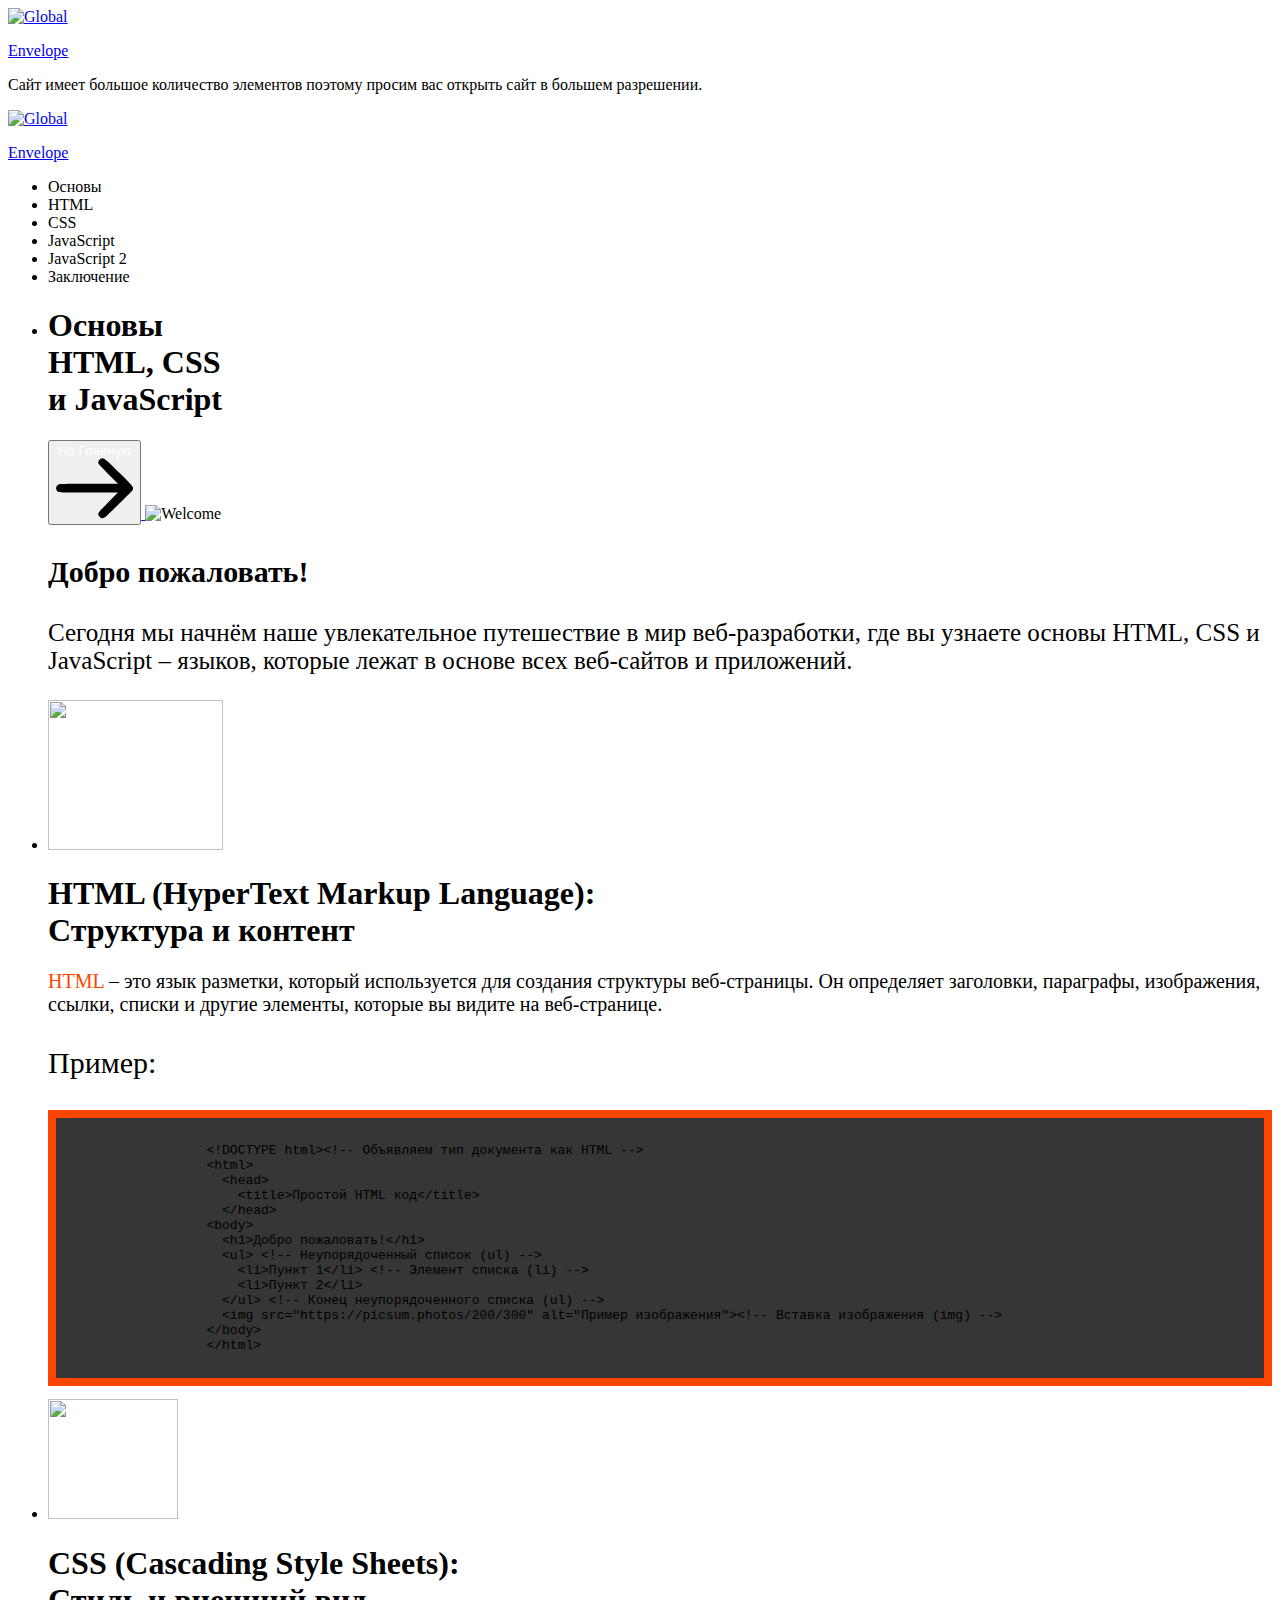
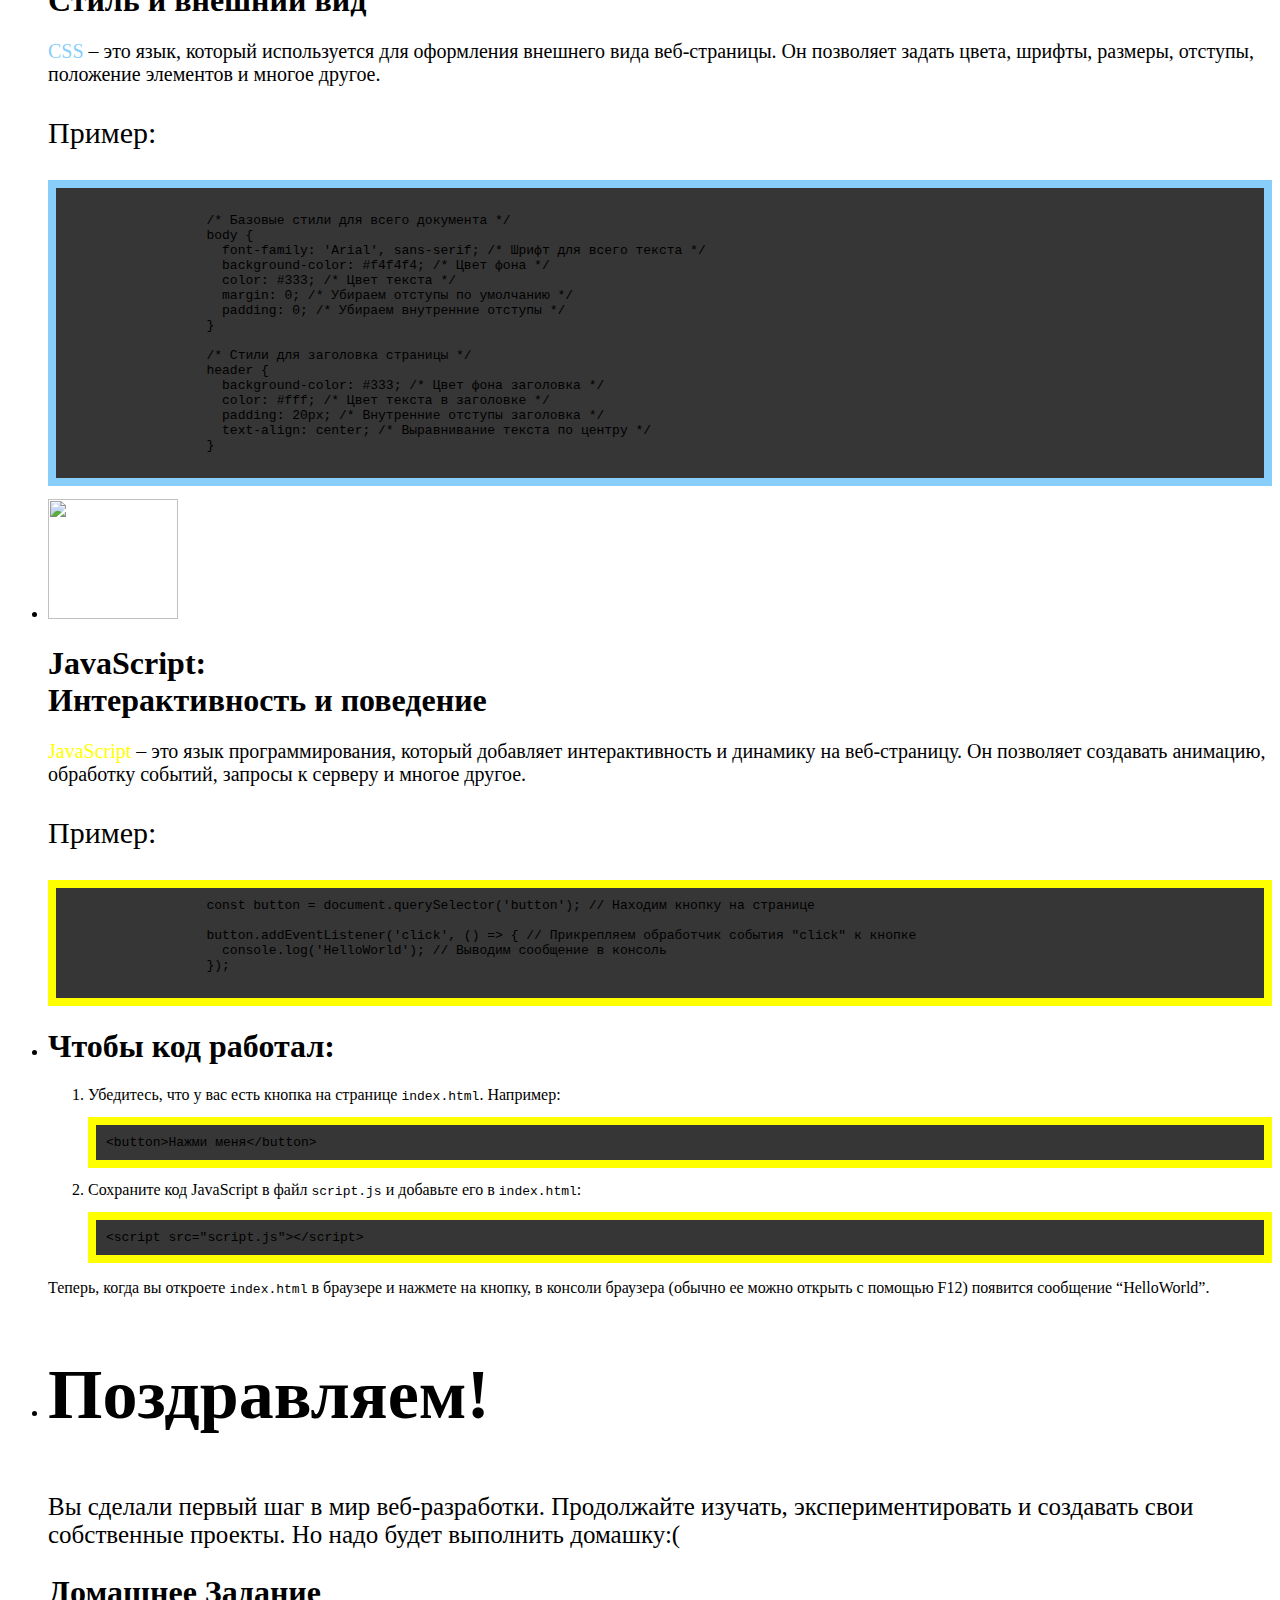
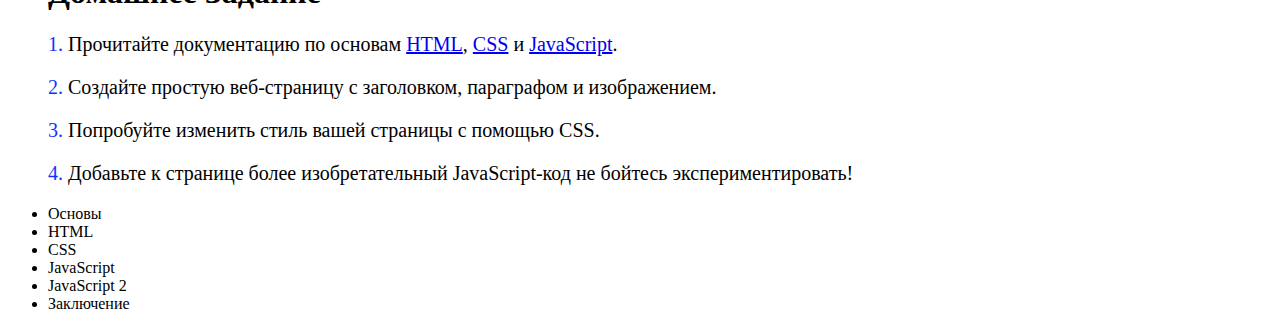
==== Lection1.html @ a46b214b "Add files via upload" ====
<!DOCTYPE html>
<html lang="en">
<head>
  <!--Лекция 1-->
  <title>Envelope</title>
  <meta charset="utf-8">
  <meta name="viewport" content="width=device-width, initial-scale=1">
  <meta http-equiv="X-UA-Compatible" content="IE=edge">
  <meta name="description" content="HTML5 website template">
  <meta name="keywords" content="global, template, html, sass, jquery">
  <meta name="author" content="Bucky Maler">
  <link rel="stylesheet" href="assets/css/main.css">
  <link rel="shortcut icon" href="assets/img/favicon.ico" type="image/x-icon">
</head>
<body>

<!-- notification for small viewports and landscape oriented smartphones -->
<div class="device-notification">
  <a class="device-notification--logo" href="#0">
    <img src="assets/img/logo.png" alt="Global">
    <p>Envelope</p>
  </a>
  <p class="device-notification--message">Сайт имеет большое количество элементов поэтому просим вас открыть сайт в большем разрешении.</p>
</div>
<!--Вступительная страница-->
<div class="perspective effect-rotate-left">
  <div class="container"><div class="outer-nav--return"></div>
    <div id="viewport" class="l-viewport">
      <div class="l-wrapper">
        <header class="header">
          <a class="header--logo" href="index.html">
            <img src="assets/img/logo.png" alt="Global">
            <p>Envelope</p>
          </a>
          <div class="header--nav-toggle">
            <span></span>
          </div>
        </header>
        <nav class="l-side-nav">
          <ul class="side-nav">
            <li class="is-active"><span>Основы</span></li>
            <li><span>HTML</span></li>
            <li><span>CSS</span></li>
            <li><span>JavaScript</span></li>
            <li><span>JavaScript 2</span></li>
            <li><span>Заключение</span></li>
          </ul>
        </nav>
        <ul class="l-main-content main-content">
          <li class="l-section section section--is-active">
            <div class="intro">
              <div class="intro--banner">
                <h1>Основы<br>HTML, CSS<br>и JavaScript</h1>
                <a href="index.html">
                  <button style="color: white;">На Главную
                    <svg version="1.1" id="Layer_1" xmlns="http://www.w3.org/2000/svg" xmlns:xlink="http://www.w3.org/1999/xlink" x="0px" y="0px" viewBox="0 0 150 118" style="enable-background:new 0 0 150 118;" xml:space="preserve">
                      <g transform="translate(0.000000,118.000000) scale(0.100000,-0.100000)">
                        <path d="M870,1167c-34-17-55-57-46-90c3-15,81-100,194-211l187-185l-565-1c-431,0-571-3-590-13c-55-28-64-94-18-137c21-20,33-20,597-20h575l-192-193C800,103,794,94,849,39c20-20,39-29,61-29c28,0,63,30,298,262c147,144,272,271,279,282c30,51,23,60-219,304C947,1180,926,1196,870,1167z"/>
                      </g>
                    </svg>
                    <span class="btn-background"></span>
                  </button>
                </a>
                <img src="assets/img/Frontend_Intro.png" alt="Welcome" width="650px" height="500px">
              </div>
              <div class="introduction-visual">
                  <h3 style="font-size: 30px;">Добро пожаловать!</h3>
                  <p style="font-size: 25px;">Сегодня мы начнём наше увлекательное путешествие в мир веб-разработки, где вы узнаете основы HTML, CSS и JavaScript – языков, которые лежат в основе всех веб-сайтов и приложений.</p>
              </div>
            </div>
          </li>
          <!--Страница HTML-->
          <li class="l-section section">
            <div class="work">
              <img src="assets/img/HTML_Logo.png" width="175px" height="150px"></img>
              <h1>HTML (HyperText Markup Language):<br> Структура и контент</h1>
              <p style="font-size: 20px;">
                <span style="color: orangered;">HTML</span> – это язык разметки, который используется для создания структуры веб-страницы. Он определяет заголовки, параграфы, изображения, ссылки, списки и другие элементы, которые вы видите на веб-странице.
              </p>
              <p text-align: left; style="font-size: 30px;">
                Пример:
              </p>
                <pre style="background-color: rgb(54, 54, 54); padding: 10px; width: auto; border: 8px solid orangered;"><code>
                  &lt;!DOCTYPE html&gt;&lt;!-- Объявляем тип документа как HTML --&gt
                  &lt;html&gt;
                    &lt;head&gt;
                      &lt;title&gt;Простой HTML код&lt;/title&gt;
                    &lt;/head&gt;
                  &lt;body&gt;
                    &lt;h1&gt;Добро пожаловать!&lt;/h1&gt;
                    &lt;ul&gt; &lt;!-- Неупорядоченный список (ul) --&gt;
                      &lt;li&gt;Пункт 1&lt;/li&gt; &lt;!-- Элемент списка (li) --&gt;
                      &lt;li&gt;Пункт 2&lt;/li&gt;
                    &lt;/ul&gt; &lt;!-- Конец неупорядоченного списка (ul) --&gt;
                    &lt;img src="https://picsum.photos/200/300" alt="Пример изображения"&gt;&lt;!-- Вставка изображения (img) --&gt;
                  &lt;/body&gt;
                  &lt;/html&gt;
                </pre></code>
            </div>
          </li>
          <!--Страница CSS-->
          <li class="l-section section">
            <div class="work">
              <img src="assets/img/CSS_Logo.png" width="130px" height="120px"></img>
              <h1>CSS (Cascading Style Sheets):<br> Стиль и внешний вид</h1>
              <p style="font-size: 20px;">
                <span style="color: lightskyblue;">CSS</span> – это язык, который используется для оформления внешнего вида веб-страницы. Он позволяет задать цвета, шрифты, размеры, отступы, положение элементов и многое другое.
              </p>
              <p text-align: left; style="font-size: 30px;">
                Пример:
              </p>
                <pre style="background-color: rgb(54, 54, 54); padding: 10px; width: auto; border: 8px solid lightskyblue;"><code>
                  /* Базовые стили для всего документа */
                  body {
                    font-family: 'Arial', sans-serif; /* Шрифт для всего текста */
                    background-color: #f4f4f4; /* Цвет фона */
                    color: #333; /* Цвет текста */
                    margin: 0; /* Убираем отступы по умолчанию */
                    padding: 0; /* Убираем внутренние отступы */
                  }
                  
                  /* Стили для заголовка страницы */
                  header {
                    background-color: #333; /* Цвет фона заголовка */
                    color: #fff; /* Цвет текста в заголовке */
                    padding: 20px; /* Внутренние отступы заголовка */
                    text-align: center; /* Выравнивание текста по центру */
                  }
                </pre></code>
            </div>
          </li>
          <!--Страница JavaScript-->
          <li class="l-section section">
            <div class="work">
              <img src="assets/img/JS_Logo.png" width="130px" height="120px"></img>
              <h1>JavaScript:<br> Интерактивность и поведение</h1>
              <p style="font-size: 20px;">
                <span style="color: yellow;">JavaScript</span> – это язык программирования, который добавляет интерактивность и динамику на веб-страницу. Он позволяет создавать анимацию, обработку событий, запросы к серверу и многое другое.
              </p>
              <p text-align: left; style="font-size: 30px;">
                Пример:
              </p>
                <pre style="background-color: rgb(54, 54, 54); padding: 10px; width: auto; border: 8px solid yellow;">
                  const button = document.querySelector('button'); // Находим кнопку на странице

                  button.addEventListener('click', () => { // Прикрепляем обработчик события "click" к кнопке
                    console.log('HelloWorld'); // Выводим сообщение в консоль
                  });
                </pre>
            </div>
          </li>
          <!--JS2-->
          <li class="l-section section">
            <div class="work">
              <h1>Чтобы код работал:</h1>
              <ol>
                <li>Убедитесь, что у вас есть кнопка на странице <code>index.html</code>. Например:</li>
                <pre style="background-color: rgb(54, 54, 54); padding: 10px; width: auto; border: 8px solid yellow;">&lt;button&gt;Нажми меня&lt;/button&gt;</pre>
                <li>Сохраните код JavaScript в файл <code>script.js</code> и добавьте его в <code>index.html</code>:</li>
                <pre style="background-color: rgb(54, 54, 54); padding: 10px; width: auto; border: 8px solid yellow;">&lt;script src="script.js"&gt;&lt;/script&gt;</pre>
              </ol>
              <p>Теперь, когда вы откроете <code>index.html</code> в браузере и нажмете на кнопку, в консоли браузера (обычно ее можно открыть с помощью F12) появится сообщение “HelloWorld”.</p>
            </div>
          </li>
          <!--Страница Домашки-->
          <li class="l-section section">
            <div class="work">
              <h2 style="font-size: 70px;">Поздравляем!</h2>
              <p style="font-size: 25px;">Вы сделали первый шаг в мир веб-разработки. Продолжайте изучать, экспериментировать и создавать свои собственные проекты. Но надо будет выполнить домашку:(</p>
              <h1>Домашнее Задание</h1>
              <p style="font-size: 20px;">
                <span style="color: #0f33ff;">1.</span> Прочитайте документацию по основам <a href="https://html5book.ru/osnovy-html/">HTML</a>, <a href="https://html5book.ru/osnovy-css/">CSS</a> и <a href="https://js-documentation.netlify.app">JavaScript</a>.
              </p>
              <p style="font-size: 20px;">
                <span style="color: #0f33ff;">2.</span> Создайте простую веб-страницу с заголовком, параграфом и изображением.
              </p>
              <p style="font-size: 20px;">
                <span style="color: #0f33ff;">3.</span> Попробуйте изменить стиль вашей страницы с помощью CSS.
              </p>
              <p style="font-size: 20px;">
                <span style="color: #0f33ff;">4.</span> Добавьте к странице более изобретательный JavaScript-код не бойтесь экспериментировать!
              </p>
            </div>
          </li>
        </ul>
        <!--Навигация-->
      </div>
    </div>
  </div>
  <ul class="outer-nav">
    <li class="is-active">Основы</li>
    <li>HTML</li>
    <li>CSS</li>
    <li>JavaScript</li>
    <li>JavaScript 2</li>
    <li>Заключение</li>
  </ul>
</div>

<script src="https://ajax.googleapis.com/ajax/libs/jquery/2.2.4/jquery.min.js"></script>
<script>window.jQuery || document.write('<script src="assets/js/vendor/jquery-2.2.4.min.js"><\/script>')</script>
<script src="assets/js/functions-min.js"></script>
</body>
</html>
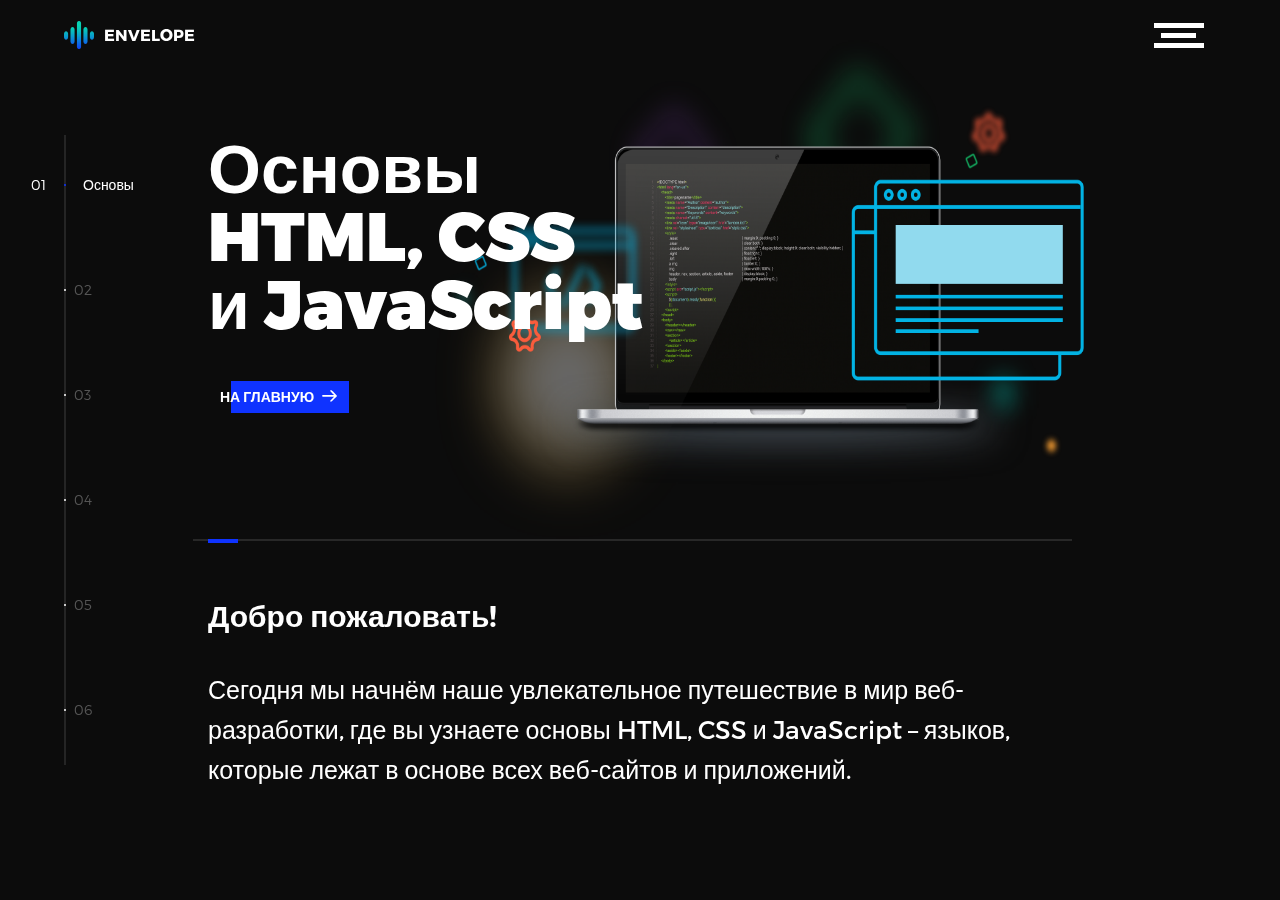
==== commit ab3a9bb9: "Update Lection1.html" ====
--- a/Lection1.html
+++ b/Lection1.html
@@ -6,7 +6,7 @@
   <meta charset="utf-8">
   <meta name="viewport" content="width=device-width, initial-scale=1">
   <meta http-equiv="X-UA-Compatible" content="IE=edge">
-  <meta name="description" content="HTML5 website template">
+  <meta name="description" content="Курсы по WEB-программированию">
   <meta name="keywords" content="global, template, html, sass, jquery">
   <meta name="author" content="Bucky Maler">
   <link rel="stylesheet" href="assets/css/main.css">
--- a/assets/css/main.css
+++ b/assets/css/main.css
@@ -0,0 +1,1924 @@
+@font-face {
+    font-family: 'Montserrat';
+    src: url("fonts/Montserrat-Black.eot");
+    src: local("☺"), url("fonts/Montserrat-Black.woff") format("woff"), url("fonts/Montserrat-Black.ttf") format("truetype"), url("fonts/Montserrat-Black.svg") format("svg");
+    font-weight: 900;
+    font-style: normal
+}
+
+@font-face {
+    font-family: 'Montserrat';
+    src: url("fonts/Montserrat-Bold.eot");
+    src: local("☺"), url("fonts/Montserrat-Bold.woff") format("woff"), url("fonts/Montserrat-Bold.ttf") format("truetype"), url("fonts/Montserrat-Bold.svg") format("svg");
+    font-weight: 700;
+    font-style: normal
+}
+
+@font-face {
+    font-family: 'Montserrat';
+    src: url("fonts/Montserrat-Regular.eot");
+    src: local("☺"), url("fonts/Montserrat-Regular.woff") format("woff"), url("fonts/Montserrat-Regular.ttf") format("truetype"), url("fonts/Montserrat-Regular.svg") format("svg");
+    font-weight: 400;
+    font-style: normal
+}
+
+@font-face {
+    font-family: 'Montserrat';
+    src: url("fonts/Montserrat-Light.eot");
+    src: local("☺"), url("fonts/Montserrat-Light.woff") format("woff"), url("fonts/Montserrat-Light.ttf") format("truetype"), url("fonts/Montserrat-Light.svg") format("svg");
+    font-weight: 300;
+    font-style: normal
+}
+
+/*! normalize.css v3.0.2 | MIT License | git.io/normalize */
+html {
+    font-family: sans-serif;
+    -ms-text-size-adjust: 100%;
+    -webkit-text-size-adjust: 100%
+}
+
+body {
+    margin: 0
+}
+
+article,
+aside,
+details,
+figcaption,
+figure,
+footer,
+header,
+hgroup,
+main,
+menu,
+nav,
+section,
+summary {
+    display: block
+}
+
+audio,
+canvas,
+progress,
+video {
+    display: inline-block;
+    vertical-align: baseline
+}
+
+audio:not([controls]) {
+    display: none;
+    height: 0
+}
+
+[hidden],
+template {
+    display: none
+}
+
+a {
+    background-color: transparent
+}
+
+a:active,
+a:hover {
+    outline: 0
+}
+
+abbr[title] {
+    border-bottom: 1px dotted
+}
+
+b,
+strong {
+    font-weight: bold
+}
+
+dfn {
+    font-style: italic
+}
+
+h1 {
+    font-size: 2em;
+    margin: 0.67em 0
+}
+
+mark {
+    background: #ff0;
+    color: #000
+}
+
+small {
+    font-size: 80%
+}
+
+sub,
+sup {
+    font-size: 75%;
+    line-height: 0;
+    position: relative;
+    vertical-align: baseline
+}
+
+sup {
+    top: -0.5em
+}
+
+sub {
+    bottom: -0.25em
+}
+
+img {
+    border: 0
+}
+
+svg:not(:root) {
+    overflow: hidden
+}
+
+figure {
+    margin: 1em 40px
+}
+
+hr {
+    box-sizing: content-box;
+    height: 0
+}
+
+pre {
+    overflow: auto
+}
+
+code,
+kbd,
+pre,
+samp {
+    font-family: monospace, monospace;
+    font-size: 1em
+}
+
+button,
+input,
+optgroup,
+select,
+textarea {
+    color: inherit;
+    font: inherit;
+    margin: 0
+}
+
+button {
+    overflow: visible
+}
+
+button,
+select {
+    text-transform: none
+}
+
+button,
+html input[type="button"],
+input[type="reset"],
+input[type="submit"] {
+    -webkit-appearance: button;
+    cursor: pointer
+}
+
+button[disabled],
+html input[disabled] {
+    cursor: default
+}
+
+button::-moz-focus-inner,
+input::-moz-focus-inner {
+    border: 0;
+    padding: 0
+}
+
+input {
+    line-height: normal
+}
+
+input[type="checkbox"],
+input[type="radio"] {
+    box-sizing: border-box;
+    padding: 0
+}
+
+input[type="number"]::-webkit-inner-spin-button,
+input[type="number"]::-webkit-outer-spin-button {
+    height: auto
+}
+
+input[type="search"] {
+    -webkit-appearance: textfield;
+    box-sizing: content-box
+}
+
+input[type="search"]::-webkit-search-cancel-button,
+input[type="search"]::-webkit-search-decoration {
+    -webkit-appearance: none
+}
+
+fieldset {
+    border: 1px solid #c0c0c0;
+    margin: 0 2px;
+    padding: 0.35em 0.625em 0.75em
+}
+
+legend {
+    border: 0;
+    padding: 0
+}
+
+textarea {
+    overflow: auto
+}
+
+optgroup {
+    font-weight: bold
+}
+
+table {
+    border-collapse: collapse;
+    border-spacing: 0
+}
+
+td,
+th {
+    padding: 0
+}
+
+::-moz-selection {
+    background: #FFF498
+}
+
+::selection {
+    background: #FFF498
+}
+
+::-moz-selection {
+    background: #FFF498
+}
+
+img::-moz-selection {
+    background: transparent
+}
+
+img::selection {
+    background: transparent
+}
+
+img::-moz-selection {
+    background: transparent
+}
+
+body {
+    -webkit-tap-highlight-color: #FFF498
+}
+
+body {
+    background-color: #0c0c0c;
+    font-size: 14px;
+    line-height: 1.6;
+    font-family: "Montserrat", sans-serif;
+    color: #fff;
+    -webkit-font-smoothing: antialiased;
+    -webkit-text-size-adjust: 100%
+}
+
+.l-viewport {
+    position: relative;
+    width: 100%;
+    height: 100vh;
+    box-shadow: 0 0 45px 5px rgba(0, 0, 0, 0.85);
+    overflow: hidden
+}
+
+.l-wrapper {
+    position: relative;
+    width: 1440px;
+    max-width: 90%;
+    height: 100%;
+    margin: 0 auto
+}
+
+.l-side-nav {
+    position: absolute;
+    left: 0;
+    display: -webkit-box;
+    display: -webkit-flex;
+    display: -ms-flexbox;
+    display: flex;
+    height: 100%;
+    -webkit-box-align: center;
+    -webkit-align-items: center;
+    -ms-flex-align: center;
+    align-items: center
+}
+
+.l-side-nav::before {
+    content: "";
+    position: absolute;
+    top: 50%;
+    left: 0;
+    -webkit-transform: translateY(-50%);
+    transform: translateY(-50%);
+    width: 2px;
+    height: 70%;
+    max-height: 750px;
+    background-color: #555;
+    opacity: .35;
+    z-index: 10
+}
+
+@media (max-width: 1180px) {
+    .l-side-nav {
+        display: none
+    }
+}
+
+.l-main-content {
+    position: relative;
+    width: 100%;
+    height: 100%;
+    margin: 0;
+    padding: 0;
+    list-style: none
+}
+
+.l-section {
+    position: absolute;
+    width: 100%;
+    height: 100%
+}
+
+.device-notification {
+    display: none;
+    position: fixed;
+    top: 0;
+    left: 0;
+    width: 100%;
+    height: 100%;
+    -webkit-box-orient: vertical;
+    -webkit-box-direction: normal;
+    -webkit-flex-direction: column;
+    -ms-flex-direction: column;
+    flex-direction: column;
+    -webkit-box-align: center;
+    -webkit-align-items: center;
+    -ms-flex-align: center;
+    -ms-grid-row-align: center;
+    align-items: center;
+    -webkit-box-pack: center;
+    -webkit-justify-content: center;
+    -ms-flex-pack: center;
+    justify-content: center;
+    background-color: #0c0c0c;
+    z-index: 12
+}
+
+.device-notification--logo {
+    display: -webkit-box;
+    display: -webkit-flex;
+    display: -ms-flexbox;
+    display: flex;
+    -webkit-box-align: center;
+    -webkit-align-items: center;
+    -ms-flex-align: center;
+    align-items: center;
+    text-decoration: none;
+    color: #fff
+}
+
+.device-notification--logo p {
+    margin: 0 0 0 10px;
+    font-size: 16px;
+    font-weight: 700;
+    text-transform: uppercase
+}
+
+.device-notification--message {
+    width: 70%;
+    margin: 30px 0 0 0;
+    font-weight: 700;
+    text-align: center
+}
+
+@media (max-width: 767px) and (min-width: 601px) and (max-height: 680px) {
+    .device-notification {
+        display: -webkit-box;
+        display: -webkit-flex;
+        display: -ms-flexbox;
+        display: flex
+    }
+}
+
+@media (max-width: 600px) and (min-width: 480px) and (max-height: 580px) {
+    .device-notification {
+        display: -webkit-box;
+        display: -webkit-flex;
+        display: -ms-flexbox;
+        display: flex
+    }
+}
+
+@media (max-width: 736px) and (min-width: 360px) and (orientation: landscape) {
+    .device-notification {
+        display: -webkit-box;
+        display: -webkit-flex;
+        display: -ms-flexbox;
+        display: flex
+    }
+}
+
+@media(max-width: 359px) {
+    .device-notification {
+        display: -webkit-box;
+        display: -webkit-flex;
+        display: -ms-flexbox;
+        display: flex
+    }
+}
+
+.section {
+    opacity: 0;
+    visibility: hidden;
+    -webkit-transition: opacity .4s ease-in-out, visibility 0s .4s;
+    transition: opacity .4s ease-in-out, visibility 0s .4s
+}
+
+.section--is-active {
+    opacity: 1;
+    visibility: visible;
+    z-index: 1;
+    -webkit-transition: opacity .4s ease-in-out .4s;
+    transition: opacity .4s ease-in-out .4s
+}
+
+.section--next {
+    -webkit-transform: translateY(-45px);
+    transform: translateY(-45px);
+    -webkit-transition: -webkit-transform .4s ease-in-out;
+    transition: -webkit-transform .4s ease-in-out;
+    transition: transform .4s ease-in-out;
+    transition: transform .4s ease-in-out, -webkit-transform .4s ease-in-out
+}
+
+.section--prev {
+    -webkit-transform: translateY(45px);
+    transform: translateY(45px);
+    -webkit-transition: -webkit-transform .4s ease-in-out;
+    transition: -webkit-transform .4s ease-in-out;
+    transition: transform .4s ease-in-out;
+    transition: transform .4s ease-in-out, -webkit-transform .4s ease-in-out
+}
+
+.header {
+    position: absolute;
+    top: 0;
+    left: 0;
+    display: -webkit-box;
+    display: -webkit-flex;
+    display: -ms-flexbox;
+    display: flex;
+    width: 100%;
+    height: 70px;
+    -webkit-box-align: center;
+    -webkit-align-items: center;
+    -ms-flex-align: center;
+    align-items: center;
+    -webkit-box-pack: justify;
+    -webkit-justify-content: space-between;
+    -ms-flex-pack: justify;
+    justify-content: space-between;
+    z-index: 10
+}
+
+.header--logo {
+    display: -webkit-box;
+    display: -webkit-flex;
+    display: -ms-flexbox;
+    display: flex;
+    -webkit-box-align: center;
+    -webkit-align-items: center;
+    -ms-flex-align: center;
+    align-items: center;
+    text-decoration: none;
+    color: #fff
+}
+
+.header--logo p {
+    margin: 0 0 0 10px;
+    font-size: 16px;
+    font-weight: 700;
+    text-transform: uppercase
+}
+
+.header--nav-toggle {
+    display: -webkit-box;
+    display: -webkit-flex;
+    display: -ms-flexbox;
+    display: flex;
+    width: 75px;
+    height: 75px;
+    -webkit-box-orient: vertical;
+    -webkit-box-direction: normal;
+    -webkit-flex-direction: column;
+    -ms-flex-direction: column;
+    flex-direction: column;
+    -webkit-box-align: center;
+    -webkit-align-items: center;
+    -ms-flex-align: center;
+    align-items: center;
+    -webkit-box-pack: center;
+    -webkit-justify-content: center;
+    -ms-flex-pack: center;
+    justify-content: center;
+    cursor: pointer
+}
+
+.header--nav-toggle span,
+.header--nav-toggle::before,
+.header--nav-toggle::after {
+    content: "";
+    position: relative;
+    width: 35px;
+    height: 5px;
+    background-color: #fff
+}
+
+.header--nav-toggle::before {
+    bottom: 5px;
+    width: 50px
+}
+
+.header--nav-toggle::after {
+    top: 5px;
+    width: 50px
+}
+
+.header--cta {
+    position: absolute;
+    top: 50%;
+    left: 50%;
+    -webkit-transform: translate(-50%, -50%);
+    transform: translate(-50%, -50%);
+    padding: 0 20px;
+    line-height: 30px;
+    text-decoration: none;
+    color: #fff;
+    font-weight: 700;
+    text-transform: uppercase;
+    background-color: #0f33ff;
+    border: none;
+    opacity: 0;
+    visibility: hidden;
+    -webkit-transition: opacity .4s ease-in-out, visibility 0s .4s;
+    transition: opacity .4s ease-in-out, visibility 0s .4s
+}
+
+.header--cta:focus {
+    outline: none
+}
+
+.header--cta.is-active {
+    opacity: 1;
+    visibility: visible;
+    -webkit-transition: opacity .4s ease-in-out .4s;
+    transition: opacity .4s ease-in-out .4s
+}
+
+@media (max-width: 767px) {
+    .header--cta {
+        display: none
+    }
+}
+
+.side-nav {
+    position: relative;
+    display: -webkit-box;
+    display: -webkit-flex;
+    display: -ms-flexbox;
+    display: flex;
+    width: 100px;
+    height: 70%;
+    max-height: 750px;
+    -webkit-box-orient: vertical;
+    -webkit-box-direction: normal;
+    -webkit-flex-direction: column;
+    -ms-flex-direction: column;
+    flex-direction: column;
+    -webkit-justify-content: space-around;
+    -ms-flex-pack: distribute;
+    justify-content: space-around;
+    margin: 0;
+    padding: 0;
+    list-style-position: inside;
+    z-index: 10
+}
+
+.side-nav>li {
+    position: relative;
+    top: -5px;
+    color: #fff;
+    font-size: 6px;
+    cursor: pointer
+}
+
+.side-nav>li span {
+    position: relative;
+    top: 3px;
+    left: 10px;
+    color: #fff;
+    font-size: 14px;
+    font-weight: 300;
+    opacity: 0;
+    visibility: hidden
+}
+
+.side-nav>li::before {
+    position: absolute;
+    top: 3px;
+    left: 10px;
+    color: #555;
+    font-size: 14px;
+    font-weight: 300
+}
+
+.side-nav li:nth-child(1)::before {
+    content: "01"
+}
+
+.side-nav li:nth-child(2)::before {
+    content: "02"
+}
+
+.side-nav li:nth-child(3)::before {
+    content: "03"
+}
+
+.side-nav li:nth-child(4)::before {
+    content: "04"
+}
+
+.side-nav li:nth-child(5)::before {
+    content: "05"
+}
+
+.side-nav li:nth-child(6)::before {
+    content: "06"
+}
+
+.side-nav li.is-active {
+    color: #0f33ff;
+    -webkit-transition: color .4s ease-in-out;
+    transition: color .4s ease-in-out
+}
+
+.side-nav li.is-active span {
+    opacity: 1;
+    visibility: visible;
+    -webkit-transition: opacity .4s ease-in-out;
+    transition: opacity .4s ease-in-out
+}
+
+.side-nav li.is-active::before {
+    left: -33px;
+    color: #fff
+}
+
+.intro {
+    position: relative;
+    display: -webkit-box;
+    display: -webkit-flex;
+    display: -ms-flexbox;
+    display: flex;
+    width: 900px;
+    max-width: 75%;
+    height: 100%;
+    -webkit-box-orient: vertical;
+    -webkit-box-direction: normal;
+    -webkit-flex-direction: column;
+    -ms-flex-direction: column;
+    flex-direction: column;
+    -webkit-box-pack: center;
+    -webkit-justify-content: center;
+    -ms-flex-pack: center;
+    justify-content: center;
+    margin: 0 auto
+}
+
+@media (max-width: 1180px) {
+    .intro {
+        max-width: 100%
+    }
+}
+
+.intro--banner {
+    position: relative;
+    height: 475px
+}
+
+.intro--banner::before {
+    content: "";
+    position: absolute;
+    bottom: 20px;
+    left: -15px;
+    right: 0;
+    height: 2px;
+    background-color: #282828
+}
+
+.intro--banner::after {
+    content: "";
+    position: absolute;
+    bottom: 18px;
+    left: 0;
+    width: 30px;
+    height: 4px;
+    background-color: #0f33ff
+}
+
+.intro--banner h1 {
+    position: relative;
+    font-size: 68px;
+    font-weight: 900;
+    line-height: 1;
+    z-index: 1
+}
+
+.intro--banner button {
+    position: relative;
+    padding: 5px 17px 5px 12px;
+    font-weight: 700;
+    text-transform: uppercase;
+    background-color: transparent;
+    border: none
+}
+
+.intro--banner button .btn-background {
+    position: absolute;
+    top: 0;
+    left: 23px;
+    right: 0;
+    height: 100%;
+    background-color: #0f33ff;
+    z-index: -1;
+    -webkit-transition: left .2s ease-in-out;
+    transition: left .2s ease-in-out
+}
+
+.intro--banner button:hover .btn-background {
+    left: 0
+}
+
+.intro--banner button:focus {
+    outline: none
+}
+
+.intro--banner button svg {
+    position: relative;
+    left: 5px;
+    width: 15px;
+    fill: #fff
+}
+
+.intro--banner img {
+    position: absolute;
+    bottom: 21px;
+    right: -12px
+}
+
+.intro--options {
+    display: -webkit-box;
+    display: -webkit-flex;
+    display: -ms-flexbox;
+    display: flex;
+    -webkit-box-pack: justify;
+    -webkit-justify-content: space-between;
+    -ms-flex-pack: justify;
+    justify-content: space-between;
+    margin: 0;
+    padding: 0;
+    list-style: none
+}
+
+.intro--options>a {
+    max-width: 250px;
+    text-decoration: none;
+    color: #fff;
+    -webkit-transition: color .2s ease-in-out;
+    transition: color .2s ease-in-out
+}
+
+.intro--options>a:hover {
+    color: #fff
+}
+
+.intro--options h3 {
+    font-size: 16px;
+    text-transform: uppercase
+}
+
+.intro--options p {
+    margin-bottom: 0
+}
+
+@media (max-width: 900px) {
+    .intro--banner {
+        height: 380px
+    }
+
+    .intro--banner h1 {
+        font-size: 55px
+    }
+
+    .intro--banner img {
+        width: 430px
+    }
+
+    .intro--options>a {
+        margin-right: 30px
+    }
+
+    .intro--options>a:last-child {
+        margin-right: 0
+    }
+}
+
+@media (max-width: 767px) {
+    .intro--banner {
+        height: 305px
+    }
+
+    .intro--banner h1 {
+        font-size: 44px
+    }
+
+    .intro--banner img {
+        width: 330px
+    }
+
+    .intro--options {
+        display: block
+    }
+
+    .intro--options>a {
+        display: block;
+        max-width: 100%;
+        margin: 0 0 30px 0
+    }
+
+    .intro--options>a:last-child {
+        margin-bottom: 0
+    }
+}
+
+@media (max-width: 600px) {
+    .intro--banner {
+        height: 360px
+    }
+
+    .intro--banner h1 {
+        font-size: 55px
+    }
+
+    .intro--banner img {
+        display: none
+    }
+}
+
+@media (max-width: 600px) and (max-height: 750px) {
+    .intro--banner {
+        height: auto
+    }
+
+    .intro--banner::before,
+    .intro--banner::after {
+        display: none
+    }
+
+    .intro--banner h1 {
+        margin-top: 0
+    }
+
+    .intro--options {
+        display: none
+    }
+}
+.homework h1 {
+    font-size: 50px;
+}
+
+.homework ol {
+    margin: 20px;
+    margin-bottom: 25px;
+    font-size: 25px;
+}
+
+.homework li {
+    margin: 20px;
+    margin-bottom: 25px;
+}
+
+.homework ol li::marker{
+    color: #0f33ff;
+}
+
+.work {
+    position: relative;
+    display: -webkit-box;
+    display: -webkit-flex;
+    display: -ms-flexbox;
+    display: flex;
+    width: 960px;
+    max-width: 80%;
+    height: 100%;
+    -webkit-box-orient: vertical;
+    -webkit-box-direction: normal;
+    -webkit-flex-direction: column;
+    -ms-flex-direction: column;
+    flex-direction: column;
+    -webkit-box-pack: center;
+    -webkit-justify-content: center;
+    -ms-flex-pack: center;
+    justify-content: center;
+    margin: 0 auto
+}
+.work p {
+    font-size: 25px;
+}
+
+.work ol {
+    margin: 20px;
+    margin-bottom: 25px;
+    font-size: 25px;
+    text-align: justify;
+
+}
+
+.work li {
+    margin: 20px;
+    margin-bottom: 25px;
+}
+
+.work ol li::marker{
+    color: #0f33ff;
+}
+
+.work h1 {
+    font-size: 40px;
+}
+
+@media (max-width: 1180px) {
+    .work {
+        max-width: 100%
+    }
+}
+
+.work h2 {
+    margin: 0 0 20px 0;
+    font-size: 30px;
+    text-align: center
+}
+
+.work--lockup {
+    position: relative
+}
+
+.work--lockup .slider {
+    position: relative;
+    display: -webkit-box;
+    display: -webkit-flex;
+    display: -ms-flexbox;
+    display: flex;
+    width: 80%;
+    margin: 0 auto;
+    padding: 0;
+    list-style: none
+}
+
+.work--lockup .slider--item {
+    position: absolute;
+    display: none;
+    text-align: center
+}
+
+.work--lockup .slider--item a {
+    text-decoration: none;
+    color: #858585
+}
+
+.work--lockup .slider--item-title {
+    margin-top: 10px;
+    font-size: 12px;
+    font-weight: 700;
+    text-transform: uppercase
+}
+
+.work--lockup .slider--item-description {
+    display: none;
+    max-width: 250px;
+    margin: 0 auto
+}
+
+.work--lockup .slider--item-image {
+    width: 150px;
+    height: 150px;
+    margin: 0 auto;
+    border-radius: 50%;
+    overflow: hidden
+}
+
+.work--lockup .slider--item-image img {
+    width: 100%
+}
+
+.work--lockup .slider--item-left {
+    top: 50%;
+    left: 0;
+    -webkit-transform: translateY(-50%);
+    transform: translateY(-50%);
+    display: block
+}
+
+.work--lockup .slider--item-right {
+    top: 50%;
+    right: 0;
+    -webkit-transform: translateY(-50%);
+    transform: translateY(-50%);
+    display: block
+}
+
+.work--lockup .slider--item-center {
+    position: relative;
+    top: 30px;
+    left: 50%;
+    -webkit-transform: translateX(-50%);
+    transform: translateX(-50%);
+    display: block
+}
+
+.work--lockup .slider--item-center a {
+    color: #fff
+}
+
+.work--lockup .slider--item-center .slider--item-title {
+    margin-top: 25px;
+    font-size: 16px
+}
+
+.work--lockup .slider--item-center .slider--item-description {
+    display: block
+}
+
+.work--lockup .slider--item-center .slider--item-image {
+    width: 300px;
+    height: 300px
+}
+
+.work--lockup .slider--next,
+.work--lockup .slider--prev {
+    position: absolute;
+    top: 160px;
+    display: -webkit-box;
+    display: -webkit-flex;
+    display: -ms-flexbox;
+    display: flex;
+    width: 50px;
+    height: 50px;
+    -webkit-box-align: center;
+    -webkit-align-items: center;
+    -ms-flex-align: center;
+    align-items: center;
+    -webkit-box-pack: center;
+    -webkit-justify-content: center;
+    -ms-flex-pack: center;
+    justify-content: center;
+    background-color: #282828;
+    border-radius: 50%;
+    cursor: pointer
+}
+
+.work--lockup .slider--next svg,
+.work--lockup .slider--prev svg {
+    width: 20px;
+    fill: #fff
+}
+
+.work--lockup .slider--next {
+    right: 0
+}
+
+.work--lockup .slider--prev {
+    left: 0
+}
+
+@media (max-width: 900px) {
+    .work--lockup .slider--item-image {
+        width: 120px;
+        height: 120px
+    }
+
+    .work--lockup .slider--item-center .slider--item-image {
+        width: 240px;
+        height: 240px
+    }
+
+    .work--lockup .slider--next,
+    .work--lockup .slider--prev {
+        top: 130px
+    }
+}
+
+@media (max-width: 767px) {
+    .work--lockup .slider {
+        width: 75%
+    }
+
+    .work--lockup .slider--item-image {
+        width: 90px;
+        height: 90px
+    }
+
+    .work--lockup .slider--item-center .slider--item-image {
+        width: 190px;
+        height: 190px
+    }
+
+    .work--lockup .slider--next,
+    .work--lockup .slider--prev {
+        top: 105px
+    }
+}
+
+@media (max-width: 600px) {
+    .work--lockup .slider {
+        width: auto
+    }
+
+    .work--lockup .slider--item-left,
+    .work--lockup .slider--item-right {
+        display: none
+    }
+}
+
+.about {
+    position: relative;
+    display: -webkit-box;
+    display: -webkit-flex;
+    display: -ms-flexbox;
+    display: flex;
+    width: 900px;
+    max-width: 75%;
+    height: 100%;
+    -webkit-box-orient: vertical;
+    -webkit-box-direction: normal;
+    -webkit-flex-direction: column;
+    -ms-flex-direction: column;
+    flex-direction: column;
+    -webkit-box-pack: center;
+    -webkit-justify-content: center;
+    -ms-flex-pack: center;
+    justify-content: center;
+    margin: 0 auto
+}
+
+@media (max-width: 1180px) {
+    .about {
+        max-width: 100%
+    }
+}
+
+.about--banner {
+    position: relative;
+    height: 475px
+}
+
+.about--banner::before {
+    content: "";
+    position: absolute;
+    top: 20px;
+    left: 200px;
+    -webkit-transform: rotate(-25deg);
+    transform: rotate(-25deg);
+    border: 5px solid #0f33ff;
+    border-right-color: transparent;
+    border-bottom-color: transparent
+}
+
+.about--banner::after {
+    content: "";
+    position: absolute;
+    top: 75px;
+    left: 400px;
+    -webkit-transform: rotate(45deg);
+    transform: rotate(45deg);
+    width: 10px;
+    height: 10px;
+    background-color: #0f33ff
+}
+
+.about--banner h2 {
+    position: relative;
+    margin-top: 35px;
+    font-size: 68px;
+    font-weight: 900;
+    line-height: 1;
+    z-index: 1
+}
+
+.about--banner h2::before {
+    content: "";
+    position: absolute;
+    top: 60px;
+    left: 268px;
+    width: 30px;
+    height: 30px;
+    background-color: #0f33ff;
+    border-radius: 50%
+}
+
+.about--banner h2::after {
+    content: "";
+    position: absolute;
+    top: 255px;
+    left: 255px;
+    width: 10px;
+    height: 10px;
+    background-color: #0f33ff
+}
+
+.about--banner a {
+    padding: 5px 17px 5px 0;
+    text-decoration: none;
+    color: #fff;
+    font-weight: 700;
+    text-transform: uppercase;
+    background-color: transparent
+}
+
+.about--banner a:hover svg {
+    left: 10px
+}
+
+.about--banner a svg {
+    position: relative;
+    left: 5px;
+    width: 15px;
+    fill: #fff;
+    -webkit-transition: left .2s ease-in-out;
+    transition: left .2s ease-in-out
+}
+
+.about--banner img {
+    position: absolute;
+    bottom: -90px;
+    right: -12px
+}
+
+.about--options {
+    display: -webkit-box;
+    display: -webkit-flex;
+    display: -ms-flexbox;
+    display: flex;
+    max-width: 4000px;
+    -webkit-box-pack: justify;
+    -webkit-justify-content: space-between;
+    -ms-flex-pack: justify;
+    justify-content: space-between;
+    margin: 0;
+    padding: 0;
+    list-style: none
+}
+
+.about--options>a {
+    position: relative;
+    width: 250px;
+    height: 150px;
+    text-decoration: none;
+    color: #fff;
+    border: 8px solid #0f33ff;
+    background-position: center;
+    background-size: cover;
+    background-repeat: no-repeat
+}
+
+.about--options>a:nth-child(1) {
+    background-image: url("../img/Video1.jpg")
+}
+
+.about--options>a:nth-child(2) {
+    background-image: url("../img/Video2.jpg")
+}
+
+.about--options>a:nth-child(3) {
+    background-image: url("../img/Video3.jpg")
+}
+
+.about--options>a:hover h3 {
+    bottom: -50px
+}
+
+.about--options h3 {
+    position: absolute;
+    bottom: -38px;
+    left: 10px;
+    font-size: 16px;
+    text-transform: uppercase;
+    -webkit-transition: bottom .2s ease-in-out, left .2s ease-in-out;
+    transition: bottom .2s ease-in-out, left .2s ease-in-out
+}
+
+@media (max-width: 767px) {
+    .about--banner {
+        height: 305px
+    }
+
+    .about--banner::before {
+        top: 0;
+        left: 125px
+    }
+
+    .about--banner::after {
+        top: 35px;
+        left: 260px
+    }
+
+    .about--banner h2 {
+        margin-top: 10px;
+        font-size: 44px
+    }
+
+    .about--banner h2::before {
+        top: 28px;
+        left: 168px
+    }
+
+    .about--banner h2::after {
+        top: 163px;
+        left: 163px
+    }
+
+    .about--banner img {
+        width: 315px
+    }
+}
+
+@media (max-width: 600px) {
+    .about--banner {
+        height: auto
+    }
+
+    .about--banner::before {
+        left: 155px
+    }
+
+    .about--banner::after {
+        left: 310px
+    }
+
+    .about--banner h2 {
+        margin-top: 0;
+        font-size: 55px
+    }
+
+    .about--banner h2::before {
+        top: 43px;
+        left: 214px
+    }
+
+    .about--banner h2::after {
+        top: 205px;
+        left: 205px
+    }
+
+    .about--banner img {
+        display: none
+    }
+
+    .about--options {
+        display: none
+    }
+}
+
+.contact {
+    position: fixed;
+    top: 0;
+    left: 0;
+    width: 100%;
+    height: 100%;
+    background-image: url("../img/Background.png");
+    background-position: center;
+    background-size: cover;
+    background-repeat: no-repeat
+}
+
+.contact--lockup {
+    position: relative;
+    display: -webkit-box;
+    display: -webkit-flex;
+    display: -ms-flexbox;
+    display: flex;
+    width: 900px;
+    max-width: 75%;
+    height: 100%;
+    -webkit-box-align: center;
+    -webkit-align-items: center;
+    -ms-flex-align: center;
+    align-items: center;
+    -webkit-box-pack: end;
+    -webkit-justify-content: flex-end;
+    -ms-flex-pack: end;
+    justify-content: flex-end;
+    margin: 0 auto
+}
+
+@media (max-width: 1180px) {
+    .contact--lockup {
+        max-width: 90%
+    }
+}
+
+@media (max-width: 767px) {
+    .contact--lockup {
+        -webkit-box-pack: center;
+        -webkit-justify-content: center;
+        -ms-flex-pack: center;
+        justify-content: center
+    }
+}
+
+.contact--lockup .modal {
+    padding: 45px 45px;
+    text-align: center;
+    background-color: #0c0c0c;
+    box-shadow: 0 0 30px 0 rgba(0, 0, 0, 0.75)
+}
+
+.contact--lockup .modal--information p,
+.contact--lockup .modal--information a {
+    display: block;
+    margin: 14px 0;
+    text-decoration: none;
+    color: #fff;
+    font-weight: 700
+}
+
+.contact--lockup .modal--information p {
+    margin-top: 0
+}
+
+.contact--lockup .modal--options {
+    margin: 0;
+    padding: 0;
+    list-style: none
+}
+
+.contact--lockup .modal--options>li {
+    width: 130px;
+    margin: 0 auto 25px auto
+}
+
+.contact--lockup .modal--options li:nth-child(1) {
+    background-color: #1769ff
+}
+
+.contact--lockup .modal--options li:nth-child(2) {
+    background-color: #ea4c89
+}
+
+.contact--lockup .modal--options li:nth-child(3) {
+    margin-bottom: 0;
+    background-color: #0f33ff;
+    text-transform: uppercase
+}
+
+.contact--lockup .modal--options a {
+    display: block;
+    width: 100%;
+    padding: 8px 0;
+    text-decoration: none;
+    color: #fff;
+    font-weight: 700
+}
+
+.hire {
+    position: relative;
+    display: -webkit-box;
+    display: -webkit-flex;
+    display: -ms-flexbox;
+    display: flex;
+    width: 700px;
+    max-width: 75%;
+    height: 100%;
+    -webkit-box-orient: vertical;
+    -webkit-box-direction: normal;
+    -webkit-flex-direction: column;
+    -ms-flex-direction: column;
+    flex-direction: column;
+    -webkit-box-pack: center;
+    -webkit-justify-content: center;
+    -ms-flex-pack: center;
+    justify-content: center;
+    margin: 0 auto
+}
+
+@media (max-width: 1180px) {
+    .hire {
+        max-width: 100%
+    }
+}
+
+.hire h2 {
+    margin: 0 0 20px 0;
+    font-size: 30px;
+    text-align: center
+}
+
+.work-request {
+    display: -webkit-box;
+    display: -webkit-flex;
+    display: -ms-flexbox;
+    display: flex;
+    width: 100%;
+    -webkit-box-orient: vertical;
+    -webkit-box-direction: normal;
+    -webkit-flex-direction: column;
+    -ms-flex-direction: column;
+    flex-direction: column;
+    -webkit-box-align: center;
+    -webkit-align-items: center;
+    -ms-flex-align: center;
+    align-items: center;
+    color: #fff
+}
+
+.work-request input[type="submit"] {
+    width: 400px;
+    max-width: 100%;
+    line-height: 50px;
+    font-size: 16px;
+    font-weight: 700;
+    text-transform: uppercase;
+    background-color: #0f33ff;
+    border: none;
+    border-radius: 0
+}
+
+.work-request input[type="submit"]:focus {
+    outline: none
+}
+
+.work-request--options {
+    display: -webkit-box;
+    display: -webkit-flex;
+    display: -ms-flexbox;
+    display: flex;
+    width: 100%;
+    -webkit-box-orient: vertical;
+    -webkit-box-direction: normal;
+    -webkit-flex-direction: column;
+    -ms-flex-direction: column;
+    flex-direction: column;
+    -webkit-box-align: center;
+    -webkit-align-items: center;
+    -ms-flex-align: center;
+    align-items: center;
+    margin: 30px 0
+}
+
+.work-request--options .options-a {
+    display: -webkit-box;
+    display: -webkit-flex;
+    display: -ms-flexbox;
+    display: flex;
+    width: 100%;
+    -webkit-box-pack: justify;
+    -webkit-justify-content: space-between;
+    -ms-flex-pack: justify;
+    justify-content: space-between
+}
+
+.work-request--options .options-b {
+    display: -webkit-box;
+    display: -webkit-flex;
+    display: -ms-flexbox;
+    display: flex;
+    width: 72%;
+    -webkit-flex-wrap: wrap;
+    -ms-flex-wrap: wrap;
+    flex-wrap: wrap;
+    -webkit-justify-content: space-around;
+    -ms-flex-pack: distribute;
+    justify-content: space-around
+}
+
+.work-request--options label {
+    display: block;
+    width: 200px;
+    margin-bottom: 30px;
+    line-height: 50px;
+    font-size: 16px;
+    font-weight: 700;
+    text-align: center;
+    border: 2px solid #fff;
+    cursor: pointer;
+    -webkit-transition: background-color .2s ease-in-out, border-color .2s ease-in-out;
+    transition: background-color .2s ease-in-out, border-color .2s ease-in-out
+}
+
+.work-request--options label svg {
+    position: relative;
+    left: -5px;
+    width: 0;
+    fill: #fff;
+    -webkit-transition: width .2s ease-in-out;
+    transition: width .2s ease-in-out
+}
+
+.work-request--options input[type="checkbox"] {
+    display: none
+}
+
+.work-request--options input[type="checkbox"]:checked+label {
+    background-color: #0f33ff;
+    border-color: #0f33ff
+}
+
+.work-request--options input[type="checkbox"]:checked+label svg {
+    width: 15px
+}
+
+.work-request--information {
+    display: -webkit-box;
+    display: -webkit-flex;
+    display: -ms-flexbox;
+    display: flex;
+    width: 100%;
+    -webkit-box-pack: justify;
+    -webkit-justify-content: space-between;
+    -ms-flex-pack: justify;
+    justify-content: space-between;
+    margin-bottom: 60px
+}
+
+.work-request--information .information-name,
+.work-request--information .information-email {
+    position: relative;
+    width: 45%;
+    height: 50px;
+    font-size: 30px;
+    font-weight: 300
+}
+
+.work-request--information input[type="text"],
+.work-request--information input[type="email"] {
+    width: 100%;
+    padding: 0 0 5px 0;
+    background-color: transparent;
+    border: none;
+    border-bottom: 1px solid #fff;
+    border-radius: 0
+}
+
+.work-request--information input[type="text"]:focus,
+.work-request--information input[type="email"]:focus {
+    outline: none;
+    background-color: #0c0c0c
+}
+
+.work-request--information label {
+    position: absolute;
+    top: 0;
+    left: 0;
+    pointer-events: none;
+    -webkit-transition: top .2s ease-in-out, font-size .2s ease-in-out;
+    transition: top .2s ease-in-out, font-size .2s ease-in-out
+}
+
+.work-request--information input:focus+label,
+.work-request--information input.has-value+label {
+    top: -15px;
+    font-size: 14px
+}
+
+@media (max-width: 767px) {
+    .work-request--options {
+        -webkit-box-orient: horizontal;
+        -webkit-box-direction: normal;
+        -webkit-flex-direction: row;
+        -ms-flex-direction: row;
+        flex-direction: row;
+        -webkit-justify-content: space-around;
+        -ms-flex-pack: distribute;
+        justify-content: space-around
+    }
+
+    .work-request--options .options-a,
+    .work-request--options .options-b {
+        display: block;
+        width: auto
+    }
+}
+
+@media (max-width: 600px) {
+    .work-request--options {
+        margin: 20px 0
+    }
+}
+
+@media (max-width: 600px) and (max-width: 415px) {
+    .work-request--options {
+        -webkit-box-pack: justify;
+        -webkit-justify-content: space-between;
+        -ms-flex-pack: justify;
+        justify-content: space-between
+    }
+}
+
+@media (max-width: 600px) {
+    .work-request--options label {
+        width: 150px;
+        margin-bottom: 15px;
+        font-size: 14px
+    }
+
+    .work-request--options input[type="checkbox"]:checked+label svg {
+        width: 12px
+    }
+
+    .work-request--information {
+        margin-bottom: 30px
+    }
+
+    .work-request--information .information-name,
+    .work-request--information .information-email {
+        height: 40px;
+        font-size: 24px
+    }
+}
+
+.perspective {
+    position: relative;
+    width: 100%;
+    height: 100%;
+    overflow: hidden
+}
+
+.perspective--modalview {
+    position: fixed;
+    -webkit-perspective: 1500px;
+    perspective: 1500px
+}
+
+.container {
+    position: relative;
+    -webkit-transform: translateZ(0) translateX(0) rotateY(0deg);
+    transform: translateZ(0) translateX(0) rotateY(0deg);
+    min-height: 100%;
+    outline: 30px solid #0f33ff;
+    -webkit-transition: -webkit-transform .4s;
+    transition: -webkit-transform .4s;
+    transition: transform .4s;
+    transition: transform .4s, -webkit-transform .4s
+}
+
+.modalview .container {
+    position: absolute;
+    width: 100%;
+    height: 100%;
+    overflow: hidden;
+    -webkit-backface-visibility: hidden;
+    backface-visibility: hidden
+}
+
+.effect-rotate-left .container {
+    -webkit-transform-origin: 0% 50%;
+    transform-origin: 0% 50%;
+    -webkit-transition: -webkit-transform .4s;
+    transition: -webkit-transform .4s;
+    transition: transform .4s;
+    transition: transform .4s, -webkit-transform .4s
+}
+
+.effect-rotate-left--animate .container {
+    -webkit-transform: translateZ(-1800px) translateX(-50%) rotateY(45deg);
+    transform: translateZ(-1800px) translateX(-50%) rotateY(45deg);
+    outline: 30px solid #0f33ff
+}
+
+.outer-nav {
+    position: absolute;
+    top: 50%;
+    left: 55%;
+    -webkit-transform: translateY(-50%);
+    transform: translateY(-50%);
+    -webkit-transform-style: preserve-3d;
+    transform-style: preserve-3d;
+    margin: 0;
+    padding: 0;
+    list-style: none;
+    text-align: center;
+    visibility: hidden;
+    -webkit-transition: visibility 0s .2s;
+    transition: visibility 0s .2s
+}
+
+.outer-nav.is-vis {
+    visibility: visible
+}
+
+.outer-nav--return {
+    position: absolute;
+    top: 0;
+    left: 0;
+    width: 100%;
+    height: 100%;
+    display: none;
+    cursor: pointer;
+    z-index: 11
+}
+
+.outer-nav--return.is-vis {
+    display: block
+}
+
+.outer-nav>li {
+    -webkit-transform-style: preserve-3d;
+    transform-style: preserve-3d;
+    -webkit-transform: translateX(350px) translateZ(-1000px);
+    transform: translateX(350px) translateZ(-1000px);
+    font-size: 55px;
+    font-weight: 900;
+    opacity: 0;
+    cursor: pointer;
+    -webkit-transition: opacity .2s, -webkit-transform .2s;
+    transition: opacity .2s, -webkit-transform .2s;
+    transition: transform .2s, opacity .2s;
+    transition: transform .2s, opacity .2s, -webkit-transform .2s
+}
+
+.outer-nav>li.is-vis {
+    -webkit-transform: translateX(0) translateZ(0);
+    transform: translateX(0) translateZ(0);
+    opacity: 1;
+    -webkit-transition: opacity .4s, -webkit-transform .4s;
+    transition: opacity .4s, -webkit-transform .4s;
+    transition: transform .4s, opacity .4s;
+    transition: transform .4s, opacity .4s, -webkit-transform .4s
+}
+
+.outer-nav>li::before {
+    content: "";
+    position: absolute;
+    top: 50%;
+    left: 50%;
+    -webkit-transform: translate(-50%, -25%);
+    transform: translate(-50%, -25%);
+    width: 110%;
+    height: 15px;
+    opacity: 0;
+    background-color: #0f33ff
+}
+
+.outer-nav>li.is-active::before {
+    opacity: 1
+}
+
+@media (max-width: 767px) {
+    .outer-nav>li {
+        font-size: 44px
+    }
+}
+
+@media (max-width: 600px) {
+    .outer-nav>li {
+        font-size: 34px
+    }
+}
+
+.outer-nav li.is-vis:nth-child(2) {
+    -webkit-transition-delay: .04s;
+    transition-delay: .04s
+}
+
+.outer-nav li.is-vis:nth-child(3) {
+    -webkit-transition-delay: .08s;
+    transition-delay: .08s
+}
+
+.outer-nav li.is-vis:nth-child(4) {
+    -webkit-transition-delay: .12s;
+    transition-delay: .12s
+}
+
+.outer-nav li.is-vis:nth-child(5) {
+    -webkit-transition-delay: .16s;
+    transition-delay: .16s
+}
+
+.outer-nav li.is-vis:nth-child(6) {
+    -webkit-transition-delay: .18s;
+    transition-delay: .18s
+}